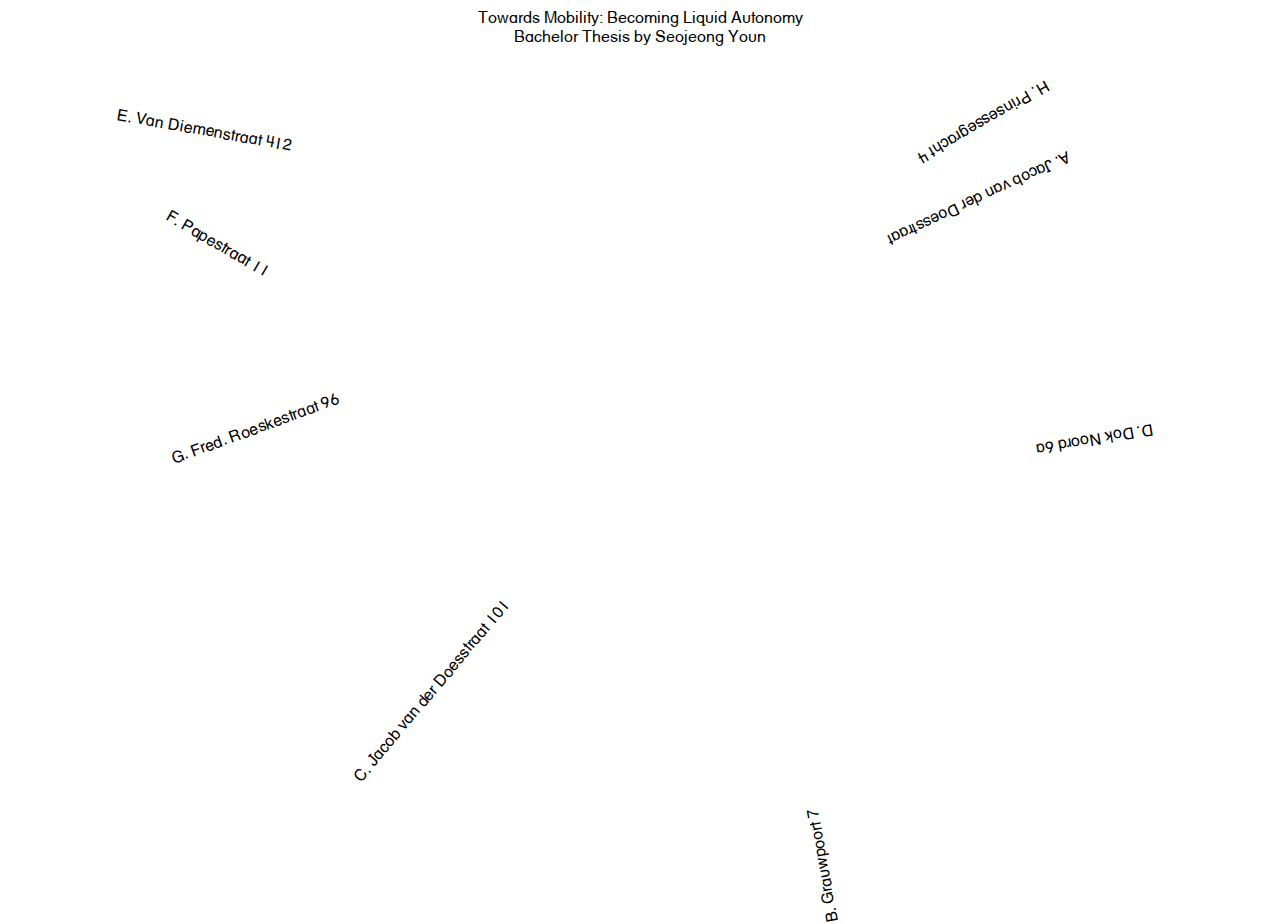
==== index.html @ 8500ed47 "a" ====
<!DOCTYPE html>
<html>

<head>
  <meta charset="UTF-8">
  <meta name="viewport" content="width=device-width, initial-scale=1.0" />
  <meta name="author" content="Aurelio De Rosa">
  <title>Towards Mobility: Becoming Liquid Autonomy</title>
  <link href="index.css" rel="stylesheet" />

</head>

<style>

.hidden {
  display: none;
  visibility: hidden;
}

#do-info {
  display: none;
  visibility: hidden;
}

#dm-info {
  display: none;
  visibility: hidden;
}

a {
  text-decoration: none;
  color: #000;
}

a:visited {
  text-decoration: none;
  color: #000;
}

a:hover {
  text-decoration: none;
  color: #000;
}

a:focus {
  text-decoration: none;
  color: #000;
}

a:hover,
.navBtn:active {
  text-decoration: none;
  color: #000;
}


.cube
     {
        /* width: 500px; */
        /* height: 150px; */
        position: relative;
        margin-top: 160px;
}

  .face {
  /* width: 300px; */
  /* height: 20px; */
  /* position: relative; */
  /* font-size: 20px; */
  /* text-align: center; */
  /* line-height: 20px; */
  /* margin-top: 200px; */
  /* background-color: #999999;
        box-shadow: inset 0 0 20px #333333;
        opacity: 0.6; */
}

.cube .one {

  transform: rotate(10deg);
  margin-left: 100px;
}

.cube .two {
  transform: rotate(-20deg);
  margin-top: 30px;
  margin-left: 130px;
}

.cube .three {
  transform: rotate(150deg);
  margin-right: 150px;
  margin-top: 80px;
  margin-bottom: -30px;

}

.cube .four {
  transform: rotate(-50deg);
  margin-left: 150px;
  margin-bottom: 0px;
}

.cube .five {
  transform: rotate(155deg);
  margin-top: 20px;
  margin-right: 150px;
  margin-bottom: -30px;
}

.cube .six {
  transform: rotate(30deg);
  margin-top: 130px;
  margin-left: 80px;
}

.cube .seven {
  transform: rotate(-190deg);
  margin-right: 110px;
  margin-bottom: -150px;

}

.cube .eight {
  transform: rotate(-100deg);
  margin-left: 200px;
}

.value {
  font-weight: bold;
}
</style>

<body>

  <div class="title">
    Towards Mobility: Becoming Liquid Autonomy
<br />
      Bachelor Thesis by Seojeong Youn

  </div>

  <div id="do-results">
    <div id="cube" class="cube">
      <div class="face one"><a href="E.html">E. Van Diemenstraat 412</a></div>
      <div class="face two"><a href="G.html">G. Fred. Roeskestraat 96</a></div>
      <div class="face three"><a href="H.html">H. Prinsessegracht 4</a></div>
      <div class="face four"><a href="C.html">C. Jacob van der Doesstraat 101</a></div>
      <div class="face five"><a href="A.html">A. Jacob van der Doesstraat</a></div>
      <div class="face six"><a href="F.html">F. Papestraat 11</a></div>
      <div class="face seven"><a href="D.html">D. Dok Noord 6a</a></div>
      <div class="face eight"><a href="B.html">B. Grauwpoort 7</a></div>
    </div>

    <div id="do-info" class="hidden">
      <p>
        Coordinates: (
        <span id="beta" class="value">null</span>,
        <span id="gamma" class="value">null</span>,
        <span id="alpha" class="value">null</span>)
        <br /> Position absolute? <span id="is-absolute" class="value">unavailable</span>
      </p>
    </div>
    <div id="dm-info" class="hidden">
      <p>
        Acceleration: (
        <span id="acceleration-x" class="value">null</span>,
        <span id="acceleration-y" class="value">null</span>,
        <span id="acceleration-z" class="value">null</span>) m/s
        <sup>2</sup>
      </p>
      <p>
        Acceleration including gravity: (
        <span id="acceleration-including-gravity-x" class="value">null</span>,
        <span id="acceleration-including-gravity-y" class="value">null</span>,
        <span id="acceleration-including-gravity-z" class="value">null</span>) m/s
        <sup>2</sup>
      </p>
      <p>
        Rotation rate: (
        <span id="rotation-rate-beta" class="value">null</span>,
        <span id="rotation-rate-gamma" class="value">null</span>,
        <span id="rotation-rate-alpha" class="value">null</span>)
      </p>
      <p>
        Interval: <span id="interval" class="value">0</span> milliseconds
      </p>
    </div>
  </div>



  <!-- <div class="A">
      <a name="A"></a>
    <h1>Jacob van der Doesstraat</h1>
    <p>I am standing in my apartment and looking at the outside through the big and wide Dutch windows. I see my neighbor, who lives on the other side. Uncovered Dutch windows arouse me a certain curiosity to see the interior of his apartment through the
      curtainless windows. Especially in the evenings, the lighted showcase is now on showtime. He stands in front of the sink in the kitchen, I guess, after taking a shower. It is not the first time that I see his naked body. He seems to know that his
      body is exposed to me, but he doesn’t seem to care either. It is a strange habit of exposing not only his interior but also his intimate life to the eyes of passersby. I imagine him behind his personal window, walking around inside his apartment,
      arranging, tidying, decorating and sorting objects as the private backdrop to his daily routines. At the moment, I act like a character Jeff, from a film Read Window by Alfred Hitchcock, who stuck in his apartment, recuperating from a broken leg
      and spying on his neighbors out of his boredom.</p>
    <p>In both the evenings and daytime there is much to see when strolling the sidewalks. The shape of Dutch houses altogether look similar, very uniform and identical. If I look closely at the windows of each house, I see the decoration of the window appears
      a less structured but more individualistic and expressive. As I walk pass along the diversely decorated front windows of Dutch houses, I imagine each tenant behind their windows. Window is a transition zone between the domestic interior and the
      outside world of the street. Decorating window is “a silent statement”<a href="#fn1" class="footnote-ref" id="fnref1" role="doc-noteref"><sup>1</sup></a> of the self-image that the inhabitant wants to be seen to the public. I create profiles of
      the inhabitants freely in my head while I look at the display. An employee at the bank who has a hobby in playing a drum, a retired music composer, and a domestic worker. The window becomes a stage for the display of a dweller’s character.
      <p>As I walk down the street, I stop my way in front of the window of my neighbour’s house on 93rd. Few objects catch my eye.</p>

      <p>
        1 lamp,
        <br /> 1 yellow flower vase with red flowers,
        <br /> 3 plants in ceramic pots,
        <br /> 1 small palm-sized wooden house figure painted in white hanging on a branch of the plant.
        <br /> 1 mannequin head from Art Deco Lindsey B. Balkweill style,
        <br /> 1 male head with blue mohawk hairstyle ceramic sculpture and more.
      </p>

      <p>Everytime I cycle pass this window, I always see the objects are placed in the same position and stay motionless as a well composed still life. My eyes slowly scan the objects and look at myself reflected in the window. For a moment, I play a part
        in the still life. But the showtime is over, it is time for me to move on. I am back to my apartment and sit in front of my laptop and search for the house number 93rd on google maps. I travel back in time with google street view and I see what
        their window looked like ten years ago. A few objects have been replaced with others and moved from right to left, but most of them are still there. These objects embodied the status of the house owner, occupying as they do a degree of permanence
        <a
          href="#fn2" class="footnote-ref" id="fnref2" role="doc-noteref"><sup>2</sup></a>
          in the rectangle frame.</p>
      <p>The apartment, only a few doors down from my apartment, is in the renovation to be rented to future tenants. Arranged and sorted layout of the interior by previous tenants will orient to the new residence the same routines and habits. I move a lot,
        many of us do. Not so much like the decoration of windows, my belongings moved frequently from place to place. Somehow they are still in the work-in-progress. Objects are at the heart of the experience of mobility. While these possessions move
        in relation to a place, they represent stability in relation to the people who live in the house. I ask questions myself, in terms of determining which things I would like to take with me or, can take with me, in the situation of mobility. What
        should I bring? What can I bring? What are the things that matter to me? And why they matter? How mobility can be seen as an orientation, therapy, and self-construction practices?</p>
  </div>

  <br />
  <section class="footnotes" role="doc-endnotes">
    <ol>
      <li id="fn1" role="doc-endnote">
        <p>Irene Cieraad, <em>At Home: An Anthropology of Domestic Space,</em> Syracuse University Press: New York, 1999, 31.<a href="#fnref1" class="footnote-back" role="doc-backlink">↩︎</a></p>
      </li>
      <li id="fn2" role="doc-endnote">
        <p>Eugene Halton & Mihaly Csikszentmihalyi, <em>The Meaning Of Things: Domestic Symbols And The Self,</em> Cambridge University Press: Cambridge, 1981, 7.<a href="#fnref2" class="footnote-back" role="doc-backlink">↩︎</a></p>
      </li>
    </ol>
  </section> -->

  <script>
    if (!window.DeviceOrientationEvent) {
      document.getElementById('do-unsupported').classList.remove('hidden');
    } else {
      document.getElementById('do-info').classList.remove('hidden');

      window.addEventListener('deviceorientation', function(event) {
        document.getElementById('cube').style.webkitTransform =
          document.getElementById('cube').style.transform =
          'rotateX(' + event.beta + 'deg) ' +
          'rotateY(' + event.gamma + 'deg) ' +
          'rotateZ(' + event.alpha + 'deg)';

        document.getElementById('beta').innerHTML = Math.round(event.beta);
        document.getElementById('gamma').innerHTML = Math.round(event.gamma);
        document.getElementById('alpha').innerHTML = Math.round(event.alpha);
        document.getElementById('is-absolute').innerHTML = event.absolute ? "true" : "false";
      });
    }

    if (!window.DeviceMotionEvent) {
      document.getElementById('dm-unsupported').classList.remove('hidden');
    } else {
      document.getElementById('dm-info').classList.remove('hidden');

      window.addEventListener('devicemotion', function(event) {
        document.getElementById('acceleration-x').innerHTML = Math.round(event.acceleration.x);
        document.getElementById('acceleration-y').innerHTML = Math.round(event.acceleration.y);
        document.getElementById('acceleration-z').innerHTML = Math.round(event.acceleration.z);

        document.getElementById('acceleration-including-gravity-x').innerHTML =
          Math.round(event.accelerationIncludingGravity.x);
        document.getElementById('acceleration-including-gravity-y').innerHTML =
          Math.round(event.accelerationIncludingGravity.y);
        document.getElementById('acceleration-including-gravity-z').innerHTML =
          Math.round(event.accelerationIncludingGravity.z);

        document.getElementById('rotation-rate-beta').innerHTML = Math.round(event.rotationRate.beta);
        document.getElementById('rotation-rate-gamma').innerHTML = Math.round(event.rotationRate.gamma);
        document.getElementById('rotation-rate-alpha').innerHTML = Math.round(event.rotationRate.alpha);

        document.getElementById('interval').innerHTML = event.interval;
      });
    }

    if (!('oncompassneedscalibration' in window)) {
      document.getElementById('cnc-unsupported').classList.remove('hidden');
    } else {
      window.addEventListener('compassneedscalibration', function(event) {
        alert('Compass needs calibrating! Wave your device in a figure-eight motion');
      });
    }

  </script>

  <script src="https://ajax.googleapis.com/ajax/libs/jquery/3.2.1/jquery.min.js"></script>
<script src="index.js"></script>
</body>

</html>
---- index.css ----
*
{
   -webkit-box-sizing: border-box;
   -moz-box-sizing: border-box;
   box-sizing: border-box;
}

@font-face {
  font-family: 'Helvetica Textbook LT Roman';
  src: url('fonts/Helvetica Textbook LT Roman.ttf');
}

body, html {
   font-family: 'Helvetica Textbook LT Roman';
   /* max-width: 0px; */
   /* margin: 60px; */
   /* margin-top: auto; */
   /* margin-top: 150px; */
   /* padding: 0 0.5em; */
   /* font-size: 20px; */
}

h1 {
  text-align: center;
  margin: 50px;
  font-size: 50px;
}

p {
  margin: 40px;
}

.title {
  text-align: center;
}

.A {
  /* margin-top: 15px; */
  font-size: 30px;
}

.bar {
  width: 100%;
  height: 100px;
  background-color: white;
  position: fixed;
  border-bottom: solid black;
}

i {
  border: solid black;
  border-width: 0 3px 3px 0;
  display: inline-block;
  padding: 15px;
  fo
}

.left {
  transform: rotate(135deg);
  -webkit-transform: rotate(135deg);
  position: fixed;

}

.footnotes {
  font-family: serif;
  font-size: 15px;
  margin: 40px;
}
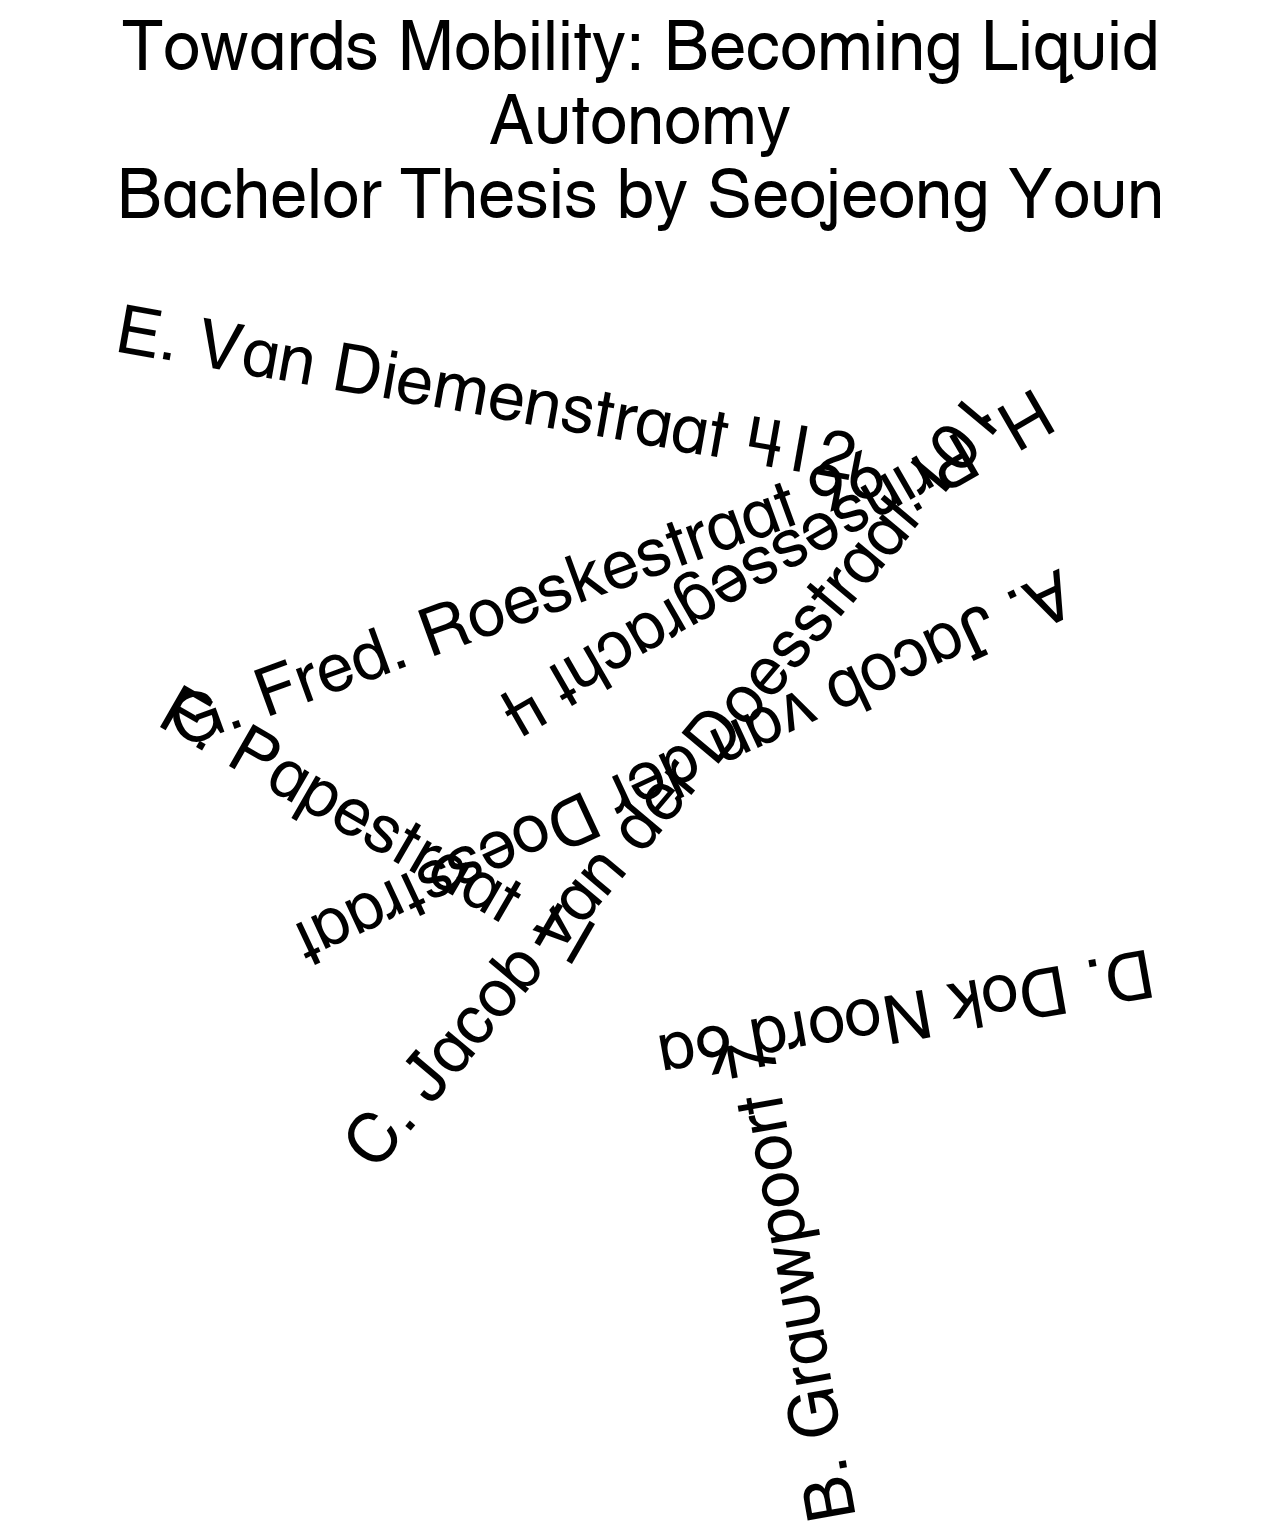
==== commit 902d0041: "a" ====
--- a/index.html
+++ b/index.html
@@ -11,6 +11,25 @@
 </head>
 
 <style>
+* {
+  -webkit-box-sizing: border-box;
+  -moz-box-sizing: border-box;
+  box-sizing: border-box;
+}
+
+@font-face {
+  font-family: 'Helvetica Textbook LT Roman';
+  src: url('fonts/Helvetica Textbook LT Roman.ttf');
+}
+
+body, html {
+   font-family: 'Helvetica Textbook LT Roman';
+  /* max-width: 500px; */
+  /* margin: 2em auto; */
+  /* margin-top: 150px; */
+  /* padding: 0 0.5em; */
+  /* font-size: 15px; */
+}
 
 .hidden {
   display: none;
@@ -188,55 +207,6 @@
     </div>
   </div>
 
-
-
-  <!-- <div class="A">
-      <a name="A"></a>
-    <h1>Jacob van der Doesstraat</h1>
-    <p>I am standing in my apartment and looking at the outside through the big and wide Dutch windows. I see my neighbor, who lives on the other side. Uncovered Dutch windows arouse me a certain curiosity to see the interior of his apartment through the
-      curtainless windows. Especially in the evenings, the lighted showcase is now on showtime. He stands in front of the sink in the kitchen, I guess, after taking a shower. It is not the first time that I see his naked body. He seems to know that his
-      body is exposed to me, but he doesn’t seem to care either. It is a strange habit of exposing not only his interior but also his intimate life to the eyes of passersby. I imagine him behind his personal window, walking around inside his apartment,
-      arranging, tidying, decorating and sorting objects as the private backdrop to his daily routines. At the moment, I act like a character Jeff, from a film Read Window by Alfred Hitchcock, who stuck in his apartment, recuperating from a broken leg
-      and spying on his neighbors out of his boredom.</p>
-    <p>In both the evenings and daytime there is much to see when strolling the sidewalks. The shape of Dutch houses altogether look similar, very uniform and identical. If I look closely at the windows of each house, I see the decoration of the window appears
-      a less structured but more individualistic and expressive. As I walk pass along the diversely decorated front windows of Dutch houses, I imagine each tenant behind their windows. Window is a transition zone between the domestic interior and the
-      outside world of the street. Decorating window is “a silent statement”<a href="#fn1" class="footnote-ref" id="fnref1" role="doc-noteref"><sup>1</sup></a> of the self-image that the inhabitant wants to be seen to the public. I create profiles of
-      the inhabitants freely in my head while I look at the display. An employee at the bank who has a hobby in playing a drum, a retired music composer, and a domestic worker. The window becomes a stage for the display of a dweller’s character.
-      <p>As I walk down the street, I stop my way in front of the window of my neighbour’s house on 93rd. Few objects catch my eye.</p>
-
-      <p>
-        1 lamp,
-        <br /> 1 yellow flower vase with red flowers,
-        <br /> 3 plants in ceramic pots,
-        <br /> 1 small palm-sized wooden house figure painted in white hanging on a branch of the plant.
-        <br /> 1 mannequin head from Art Deco Lindsey B. Balkweill style,
-        <br /> 1 male head with blue mohawk hairstyle ceramic sculpture and more.
-      </p>
-
-      <p>Everytime I cycle pass this window, I always see the objects are placed in the same position and stay motionless as a well composed still life. My eyes slowly scan the objects and look at myself reflected in the window. For a moment, I play a part
-        in the still life. But the showtime is over, it is time for me to move on. I am back to my apartment and sit in front of my laptop and search for the house number 93rd on google maps. I travel back in time with google street view and I see what
-        their window looked like ten years ago. A few objects have been replaced with others and moved from right to left, but most of them are still there. These objects embodied the status of the house owner, occupying as they do a degree of permanence
-        <a
-          href="#fn2" class="footnote-ref" id="fnref2" role="doc-noteref"><sup>2</sup></a>
-          in the rectangle frame.</p>
-      <p>The apartment, only a few doors down from my apartment, is in the renovation to be rented to future tenants. Arranged and sorted layout of the interior by previous tenants will orient to the new residence the same routines and habits. I move a lot,
-        many of us do. Not so much like the decoration of windows, my belongings moved frequently from place to place. Somehow they are still in the work-in-progress. Objects are at the heart of the experience of mobility. While these possessions move
-        in relation to a place, they represent stability in relation to the people who live in the house. I ask questions myself, in terms of determining which things I would like to take with me or, can take with me, in the situation of mobility. What
-        should I bring? What can I bring? What are the things that matter to me? And why they matter? How mobility can be seen as an orientation, therapy, and self-construction practices?</p>
-  </div>
-
-  <br />
-  <section class="footnotes" role="doc-endnotes">
-    <ol>
-      <li id="fn1" role="doc-endnote">
-        <p>Irene Cieraad, <em>At Home: An Anthropology of Domestic Space,</em> Syracuse University Press: New York, 1999, 31.<a href="#fnref1" class="footnote-back" role="doc-backlink">↩︎</a></p>
-      </li>
-      <li id="fn2" role="doc-endnote">
-        <p>Eugene Halton & Mihaly Csikszentmihalyi, <em>The Meaning Of Things: Domestic Symbols And The Self,</em> Cambridge University Press: Cambridge, 1981, 7.<a href="#fnref2" class="footnote-back" role="doc-backlink">↩︎</a></p>
-      </li>
-    </ol>
-  </section> -->
-
   <script>
     if (!window.DeviceOrientationEvent) {
       document.getElementById('do-unsupported').classList.remove('hidden');
--- a/index.css
+++ b/index.css
@@ -6,64 +6,76 @@
 }
 
 @font-face {
-  font-family: 'Helvetica Textbook LT Roman';
+  font-family: 'Helvetica Textbook LT Roman', sans-serif;
   src: url('fonts/Helvetica Textbook LT Roman.ttf');
 }
 
-body, html {
-   font-family: 'Helvetica Textbook LT Roman';
+body {
+   font-family: 'Helvetica Textbook LT Roman', sans-serif;
+   font-weight: normal;
+   font-style: normal;
+   font-size: 5.25vw;
+  line-height: 5.8vw;
    /* max-width: 0px; */
    /* margin: 60px; */
    /* margin-top: auto; */
    /* margin-top: 150px; */
    /* padding: 0 0.5em; */
-   /* font-size: 20px; */
 }
 
-h1 {
-  text-align: center;
-  margin: 50px;
-  font-size: 50px;
+em, i {
+	font-weight: normal;
+	font-style: italic;
 }
 
-p {
-  margin: 40px;
+.description p {
+    text-indent: 0;
+    display: block;
+}
+
+/* .bodytext p+p {
+      text-indent: 12vw;
+} */
+
+.bodytext p span.indent {
+  margin: 5.5vw 0 0 12vw;
+}
+
+#contentContainer {
+    margin: 10vw auto 0 auto;
+    padding: 0 0 40vw 0;
+    width: 88vw;
+  }
+
+.bodytext {
+  margin: 0;
+padding: 0;
+font: inherit;
+vertical-align: baseline;
+}
+}
+
+.chapter {
+  margin: 0;
+padding: 0;
+font: inherit;
+vertical-align: baseline;
+  text-align: center;
 }
 
 .title {
   text-align: center;
 }
 
-.A {
-  /* margin-top: 15px; */
-  font-size: 30px;
-}
-
-.bar {
-  width: 100%;
-  height: 100px;
-  background-color: white;
-  position: fixed;
-  border-bottom: solid black;
-}
-
-i {
-  border: solid black;
-  border-width: 0 3px 3px 0;
-  display: inline-block;
-  padding: 15px;
-  fo
-}
-
-.left {
-  transform: rotate(135deg);
-  -webkit-transform: rotate(135deg);
-  position: fixed;
-
-}
-
 .footnotes {
   font-family: serif;
   font-size: 15px;
-  margin: 40px;
+  /* margin: 40px; */
 }
+
+@media only screen and (max-width: 1200px)
+#contentContainer {
+    margin: 34vw auto 0 auto;
+    padding: 0 0 40vw 0;
+    width: 88vw;
+}
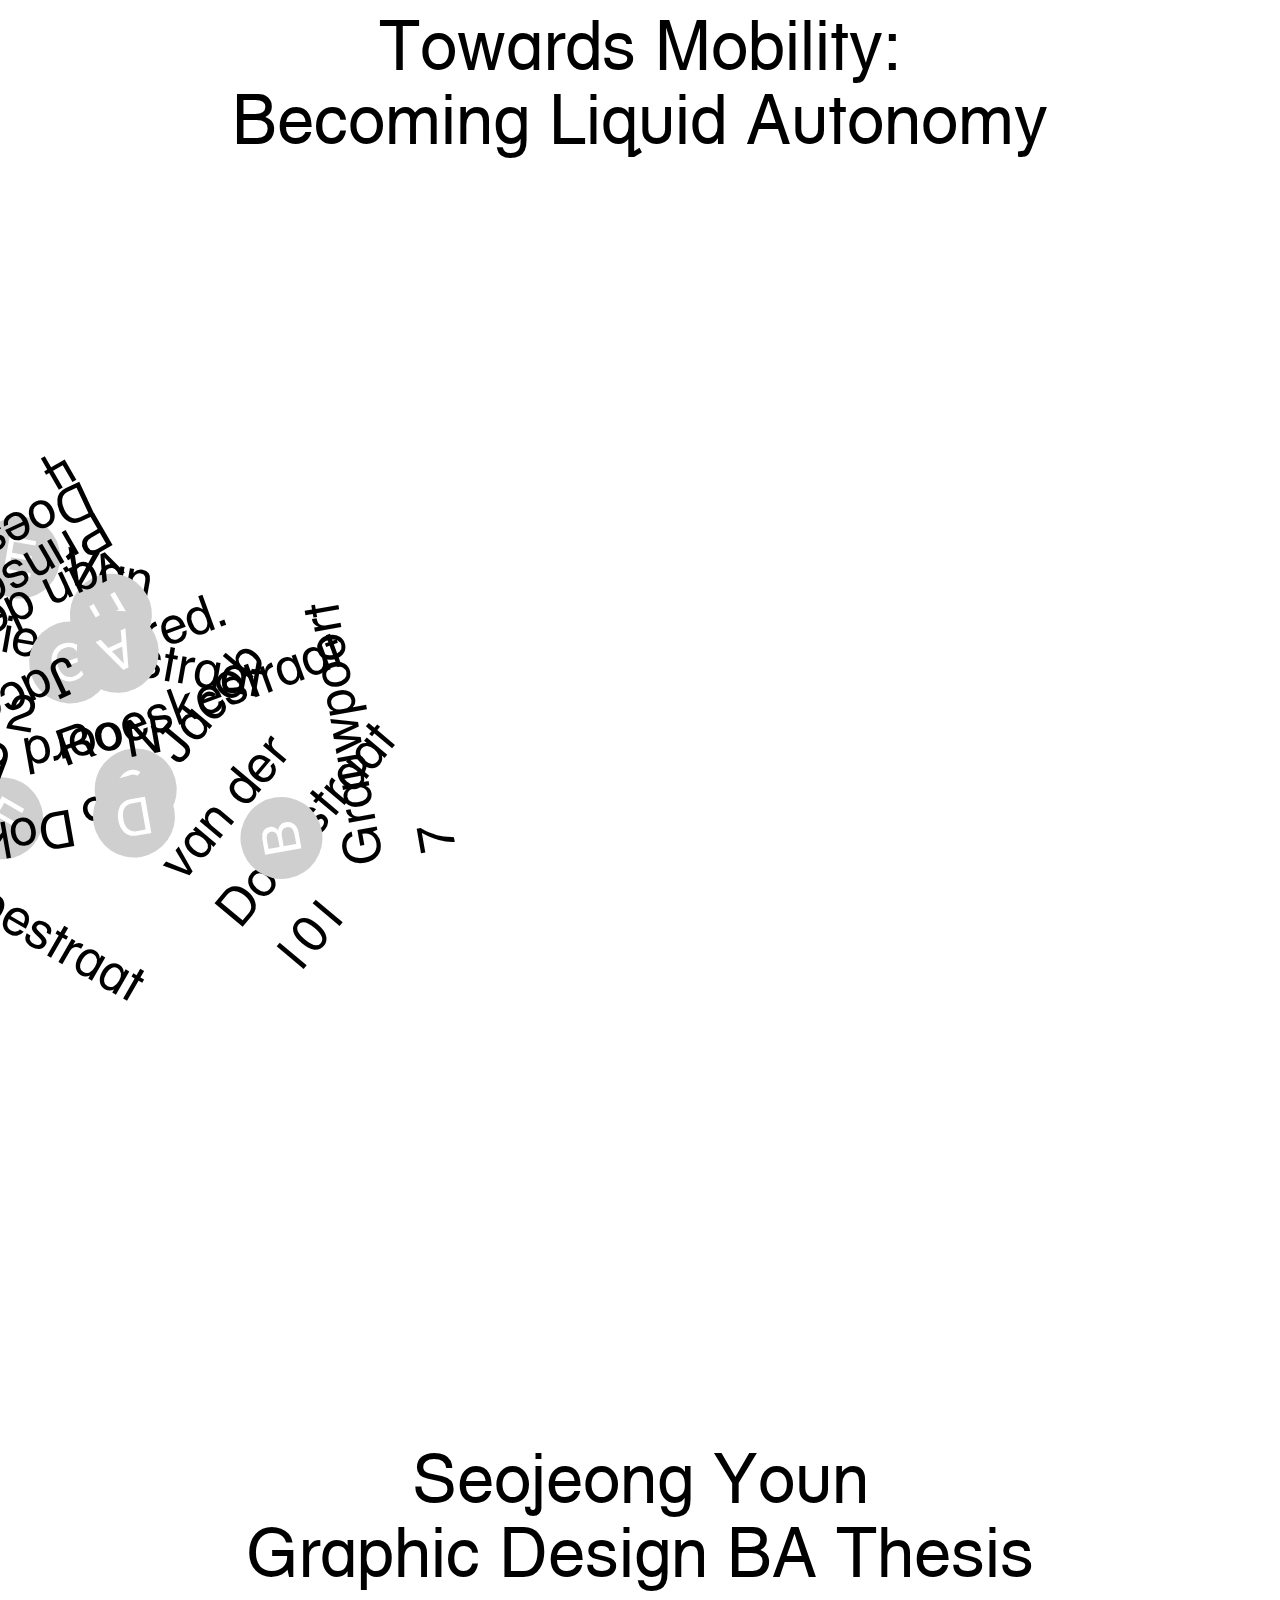
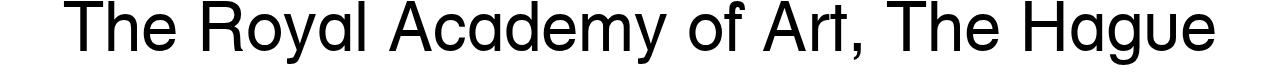
==== commit 8dc9e610: "a" ====
--- a/index.html
+++ b/index.html
@@ -11,164 +11,201 @@
 </head>
 
 <style>
-* {
-  -webkit-box-sizing: border-box;
-  -moz-box-sizing: border-box;
-  box-sizing: border-box;
-}
-
-@font-face {
-  font-family: 'Helvetica Textbook LT Roman';
-  src: url('fonts/Helvetica Textbook LT Roman.ttf');
-}
-
-body, html {
-   font-family: 'Helvetica Textbook LT Roman';
-  /* max-width: 500px; */
-  /* margin: 2em auto; */
-  /* margin-top: 150px; */
-  /* padding: 0 0.5em; */
-  /* font-size: 15px; */
-}
-
-.hidden {
-  display: none;
-  visibility: hidden;
-}
-
-#do-info {
-  display: none;
-  visibility: hidden;
-}
-
-#dm-info {
-  display: none;
-  visibility: hidden;
-}
-
-a {
-  text-decoration: none;
-  color: #000;
-}
-
-a:visited {
-  text-decoration: none;
-  color: #000;
-}
-
-a:hover {
-  text-decoration: none;
-  color: #000;
-}
-
-a:focus {
-  text-decoration: none;
-  color: #000;
-}
-
-a:hover,
-.navBtn:active {
-  text-decoration: none;
-  color: #000;
-}
-
-
-.cube
-     {
-        /* width: 500px; */
-        /* height: 150px; */
-        position: relative;
-        margin-top: 160px;
-}
+  * {
+    -webkit-box-sizing: border-box;
+    -moz-box-sizing: border-box;
+    box-sizing: border-box;
+  }
+
+  @font-face {
+    font-family: 'Helvetica Textbook LT Roman';
+    src: url('fonts/Helvetica Textbook LT Roman.ttf');
+  }
+
+  body,
+  html {
+    font-family: 'Helvetica Textbook LT Roman';
+    /* max-width: 500px; */
+    /* margin: 2em auto; */
+    /* margin-top: 150px; */
+    /* padding: 0 0.5em; */
+    /* font-size: 15px; */
+  }
+
+  .hidden {
+    display: none;
+    visibility: hidden;
+  }
+
+  #do-info {
+    display: none;
+    visibility: hidden;
+  }
+
+  #dm-info {
+    display: none;
+    visibility: hidden;
+  }
+
+  a {
+    text-decoration: none;
+    color: #000;
+  }
+
+  a:visited {
+    text-decoration: none;
+    color: #000;
+  }
+
+  a:hover {
+    text-decoration: none;
+    color: #000;
+  }
+
+  a:focus {
+    text-decoration: none;
+    color: #000;
+  }
+
+  a:hover,
+  .navBtn:active {
+    text-decoration: none;
+    color: #000;
+  }
+
+
+  .cube {
+    /* width: 500px; */
+    /* height: 150px; */
+    position: relative;
+margin-top: 30%;
+margin-bottom: 55%;
+   /* background-color: yellow; */
+  }
 
   .face {
-  /* width: 300px; */
-  /* height: 20px; */
-  /* position: relative; */
-  /* font-size: 20px; */
-  /* text-align: center; */
-  /* line-height: 20px; */
-  /* margin-top: 200px; */
-  /* background-color: #999999;
+    width: 300px;
+    height: 20px;
+    position: relative;
+    font-size: 4vw;
+    right: 10%;
+    /* text-align: center; */
+    /* line-height: 20px; */
+    /* margin-top: 50px; */
+     /* background-color: #999999;
         box-shadow: inset 0 0 20px #333333;
-        opacity: 0.6; */
-}
-
-.cube .one {
-
-  transform: rotate(10deg);
-  margin-left: 100px;
-}
-
-.cube .two {
-  transform: rotate(-20deg);
-  margin-top: 30px;
-  margin-left: 130px;
-}
-
-.cube .three {
-  transform: rotate(150deg);
-  margin-right: 150px;
-  margin-top: 80px;
-  margin-bottom: -30px;
-
-}
-
-.cube .four {
-  transform: rotate(-50deg);
-  margin-left: 150px;
-  margin-bottom: 0px;
-}
-
-.cube .five {
-  transform: rotate(155deg);
-  margin-top: 20px;
-  margin-right: 150px;
-  margin-bottom: -30px;
-}
-
-.cube .six {
-  transform: rotate(30deg);
-  margin-top: 130px;
-  margin-left: 80px;
-}
-
-.cube .seven {
-  transform: rotate(-190deg);
-  margin-right: 110px;
-  margin-bottom: -150px;
-
-}
-
-.cube .eight {
-  transform: rotate(-100deg);
-  margin-left: 200px;
-}
-
-.value {
-  font-weight: bold;
-}
+        opacity: 0.6; */ */
+  }
+
+  .cube .one {
+    transform: rotate(10deg);
+    margin-left: 100px;
+  }
+
+  .cube .two {
+    transform: rotate(-20deg);
+    margin-top: 30px;
+    margin-left: 130px;
+  }
+
+  .cube .three {
+    transform: rotate(150deg);
+    margin-right: 150px;
+    margin-top: 80px;
+    margin-bottom: -30px;
+
+  }
+
+  .cube .four {
+    transform: rotate(-50deg);
+    margin-left: 150px;
+    margin-bottom: 0px;
+  }
+
+  .cube .five {
+    transform: rotate(155deg);
+    margin-top: 20px;
+    margin-right: 150px;
+    margin-bottom: -30px;
+  }
+
+  .cube .six {
+    transform: rotate(30deg);
+    margin-top: 130px;
+    margin-left: 80px;
+  }
+
+  .cube .seven {
+    transform: rotate(-190deg);
+    margin-right: 110px;
+    margin-bottom: -150px;
+
+  }
+
+  .cube .eight {
+    transform: rotate(-100deg);
+    margin-left: 200px;
+  }
+
+  .value {
+    font-weight: bold;
+  }
 </style>
 
 <body>
 
   <div class="title">
-    Towards Mobility: Becoming Liquid Autonomy
-<br />
-      Bachelor Thesis by Seojeong Youn
-
+    Towards Mobility: <br />Becoming Liquid Autonomy
   </div>
 
   <div id="do-results">
     <div id="cube" class="cube">
-      <div class="face one"><a href="E.html">E. Van Diemenstraat 412</a></div>
-      <div class="face two"><a href="G.html">G. Fred. Roeskestraat 96</a></div>
-      <div class="face three"><a href="H.html">H. Prinsessegracht 4</a></div>
-      <div class="face four"><a href="C.html">C. Jacob van der Doesstraat 101</a></div>
-      <div class="face five"><a href="A.html">A. Jacob van der Doesstraat</a></div>
-      <div class="face six"><a href="F.html">F. Papestraat 11</a></div>
-      <div class="face seven"><a href="D.html">D. Dok Noord 6a</a></div>
-      <div class="face eight"><a href="B.html">B. Grauwpoort 7</a></div>
+      <div class="face one">
+        <a href="E.html">
+          <span class="alphabet">E</span>Van Diemenstraat 412
+        </a>
+      </div>
+      <div class="face two">
+        <a href="G.html">
+        <span class="alphabet">G</span>Fred. Roeskestraat 96
+        </a>
+      </div>
+      <div class="face three">
+        <a href="H.html">
+          <span class="alphabet">H</span>Prinsessegracht 4
+        </a>
+      </div>
+      <div class="face four">
+        <a href="C.html">
+          <span class="alphabet">C</span>Jacob van der Doesstraat 101
+        </a>
+      </div>
+      <div class="face five">
+        <a href="A.html">
+          <span class="alphabet">A</span>Jacob van der Doesstraat
+        </a>
+      </div>
+      <div class="face six">
+        <a href="F.html">
+          <span class="alphabet">F</span> Papestraat 11
+        </a>
+      </div>
+      <div class="face seven">
+        <a href="D.html">
+          <span class="alphabet">D</span> Dok Noord 6a
+        </a>
+      </div>
+      <div class="face eight">
+        <a href="B.html">
+          <span class="alphabet">B</span> Grauwpoort 7
+        </a>
+      </div>
+    </div>
+
+    <div class="infos">
+      Seojeong Youn
+      <br /> Graphic Design BA Thesis
+      <br />The Royal Academy of Art, The Hague
     </div>
 
     <div id="do-info" class="hidden">
@@ -259,11 +296,10 @@
         alert('Compass needs calibrating! Wave your device in a figure-eight motion');
       });
     }
-
   </script>
 
   <script src="https://ajax.googleapis.com/ajax/libs/jquery/3.2.1/jquery.min.js"></script>
-<script src="index.js"></script>
+  <script src="index.js"></script>
 </body>
 
 </html>
--- a/index.css
+++ b/index.css
@@ -1,36 +1,63 @@
-*
-{
-   -webkit-box-sizing: border-box;
-   -moz-box-sizing: border-box;
-   box-sizing: border-box;
+* {
+  -webkit-box-sizing: border-box;
+  -moz-box-sizing: border-box;
+  box-sizing: border-box;
 }
 
 @font-face {
-  font-family: 'Helvetica Textbook LT Roman', sans-serif;
+  font-family: 'Helvetica Textbook LT Roman';
   src: url('fonts/Helvetica Textbook LT Roman.ttf');
 }
 
 body {
-   font-family: 'Helvetica Textbook LT Roman', sans-serif;
-   font-weight: normal;
-   font-style: normal;
-   font-size: 5.25vw;
+  font-family: 'Helvetica Textbook LT Roman';
+  font-weight: normal;
+  font-style: normal;
+  font-size: 5.25vw;
   line-height: 5.8vw;
-   /* max-width: 0px; */
-   /* margin: 60px; */
-   /* margin-top: auto; */
-   /* margin-top: 150px; */
-   /* padding: 0 0.5em; */
+  /* max-width: 0px; */
+  /* margin: 60px; */
+  /* margin-top: auto; */
+  /* margin-top: 150px; */
+  /* padding: 0 0.5em; */
 }
 
+span.alphabet {
+  background: #cfcfcf;
+  border-radius: 0.8em;
+  -moz-border-radius: 0.8em;
+  -webkit-border-radius: 0.8em;
+  color: #ffffff;
+  display: inline-block;
+  line-height: 1.6em;
+  margin-right: 5px;
+  text-align: center;
+  width: 1.6em;
+}
+
+
 em, i {
-	font-weight: normal;
-	font-style: italic;
+  font-weight: normal;
+  font-style: italic;
+}
+
+.arrow {
+    position: fixed;
+    /* margin: 4vw 0 0 0; */
+    width: 200px;
+    height: 100px;
+    border-radius: 100px / 50px;
+    /* padding: 1vw 2vw; */
+    left: 40%;
+    top: 80%;
+    background: black;
+    /* width: 30vw; */
+    z-index: 1;
 }
 
 .description p {
-    text-indent: 0;
-    display: block;
+  text-indent: 0;
+  display: block;
 }
 
 /* .bodytext p+p {
@@ -42,40 +69,93 @@
 }
 
 #contentContainer {
-    margin: 10vw auto 0 auto;
-    padding: 0 0 40vw 0;
-    width: 88vw;
-  }
+  margin: 10vw auto 0 auto;
+  padding: 0 0 0 0;
+  width: 88vw;
+  /* background-color: yellow; */
+}
+
+.chapter {
+  text-align: center;
+
+
+}
 
 .bodytext {
   margin: 0;
-padding: 0;
-font: inherit;
-vertical-align: baseline;
+  padding: 0;
+  font: inherit;
+  vertical-align: baseline;
 }
+
 }
 
 .chapter {
   margin: 0;
-padding: 0;
-font: inherit;
-vertical-align: baseline;
+  padding: 0;
+  font: inherit;
+  vertical-align: baseline;
   text-align: center;
 }
 
 .title {
   text-align: center;
+  /* background-color: yellow; */
+}
+
+.infos {
+text-align: center;
+  top: 80%;
+  /* background-color: yellow; */
 }
 
 .footnotes {
   font-family: serif;
-  font-size: 15px;
+  font-size: 3vw;
+  line-height: 3.6vw;
   /* margin: 40px; */
+  margin: 10vw auto 0 auto;
+  padding: 0 0 40vw 0;
+  width: 88vw;
 }
 
-@media only screen and (max-width: 1200px)
-#contentContainer {
-    margin: 34vw auto 0 auto;
-    padding: 0 0 40vw 0;
-    width: 88vw;
+.footnote-ref {
+  font-size: 1.5vw;
 }
+
+.footnote-back {
+  font-size: 1.5vw;
+}
+
+a {
+  text-decoration: none;
+  color: #000;
+}
+
+a:visited {
+  text-decoration: none;
+  color: #000;
+}
+
+a:hover {
+  text-decoration: none;
+  color: #000;
+}
+
+a:focus {
+  text-decoration: none;
+  color: #000;
+}
+
+a:hover,
+.navBtn:active {
+  text-decoration: none;
+  color: #000;
+}
+
+
+@media only screen and (max-width: 1200px) #contentContainer {
+  margin: 34vw auto 0 auto;
+  padding: 0 0 40vw 0;
+  width: 88vw;
+}
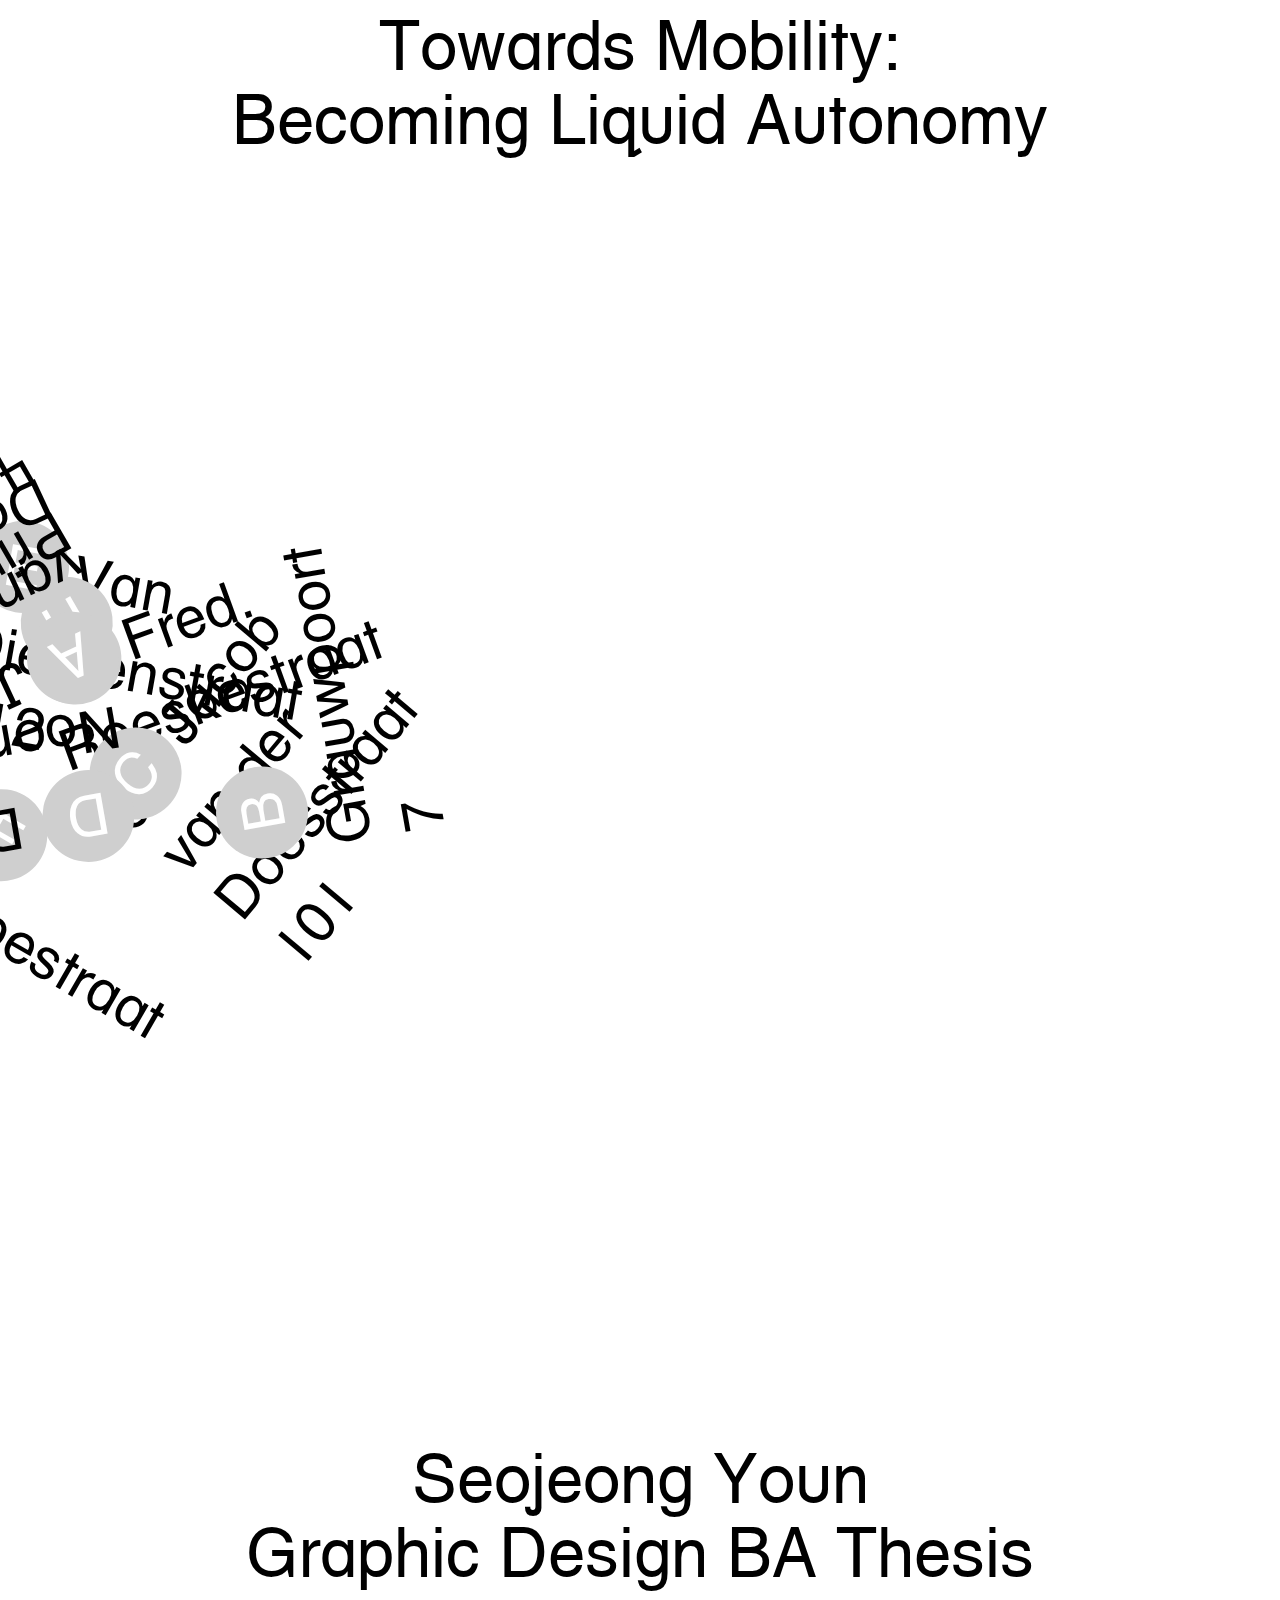
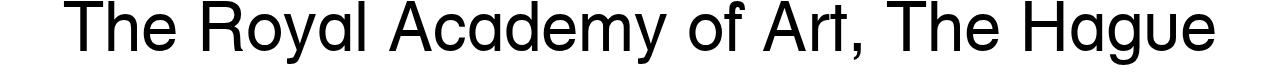
==== commit e8534643: "a" ====
--- a/index.html
+++ b/index.html
@@ -84,17 +84,16 @@
   }
 
   .face {
-    width: 300px;
+    width: 260px;
     height: 20px;
     position: relative;
-    font-size: 4vw;
+    font-size: 4.5vw;
     right: 10%;
     /* text-align: center; */
     /* line-height: 20px; */
     /* margin-top: 50px; */
-     /* background-color: #999999;
-        box-shadow: inset 0 0 20px #333333;
-        opacity: 0.6; */ */
+     /* background-color: #999999; */
+
   }
 
   .cube .one {
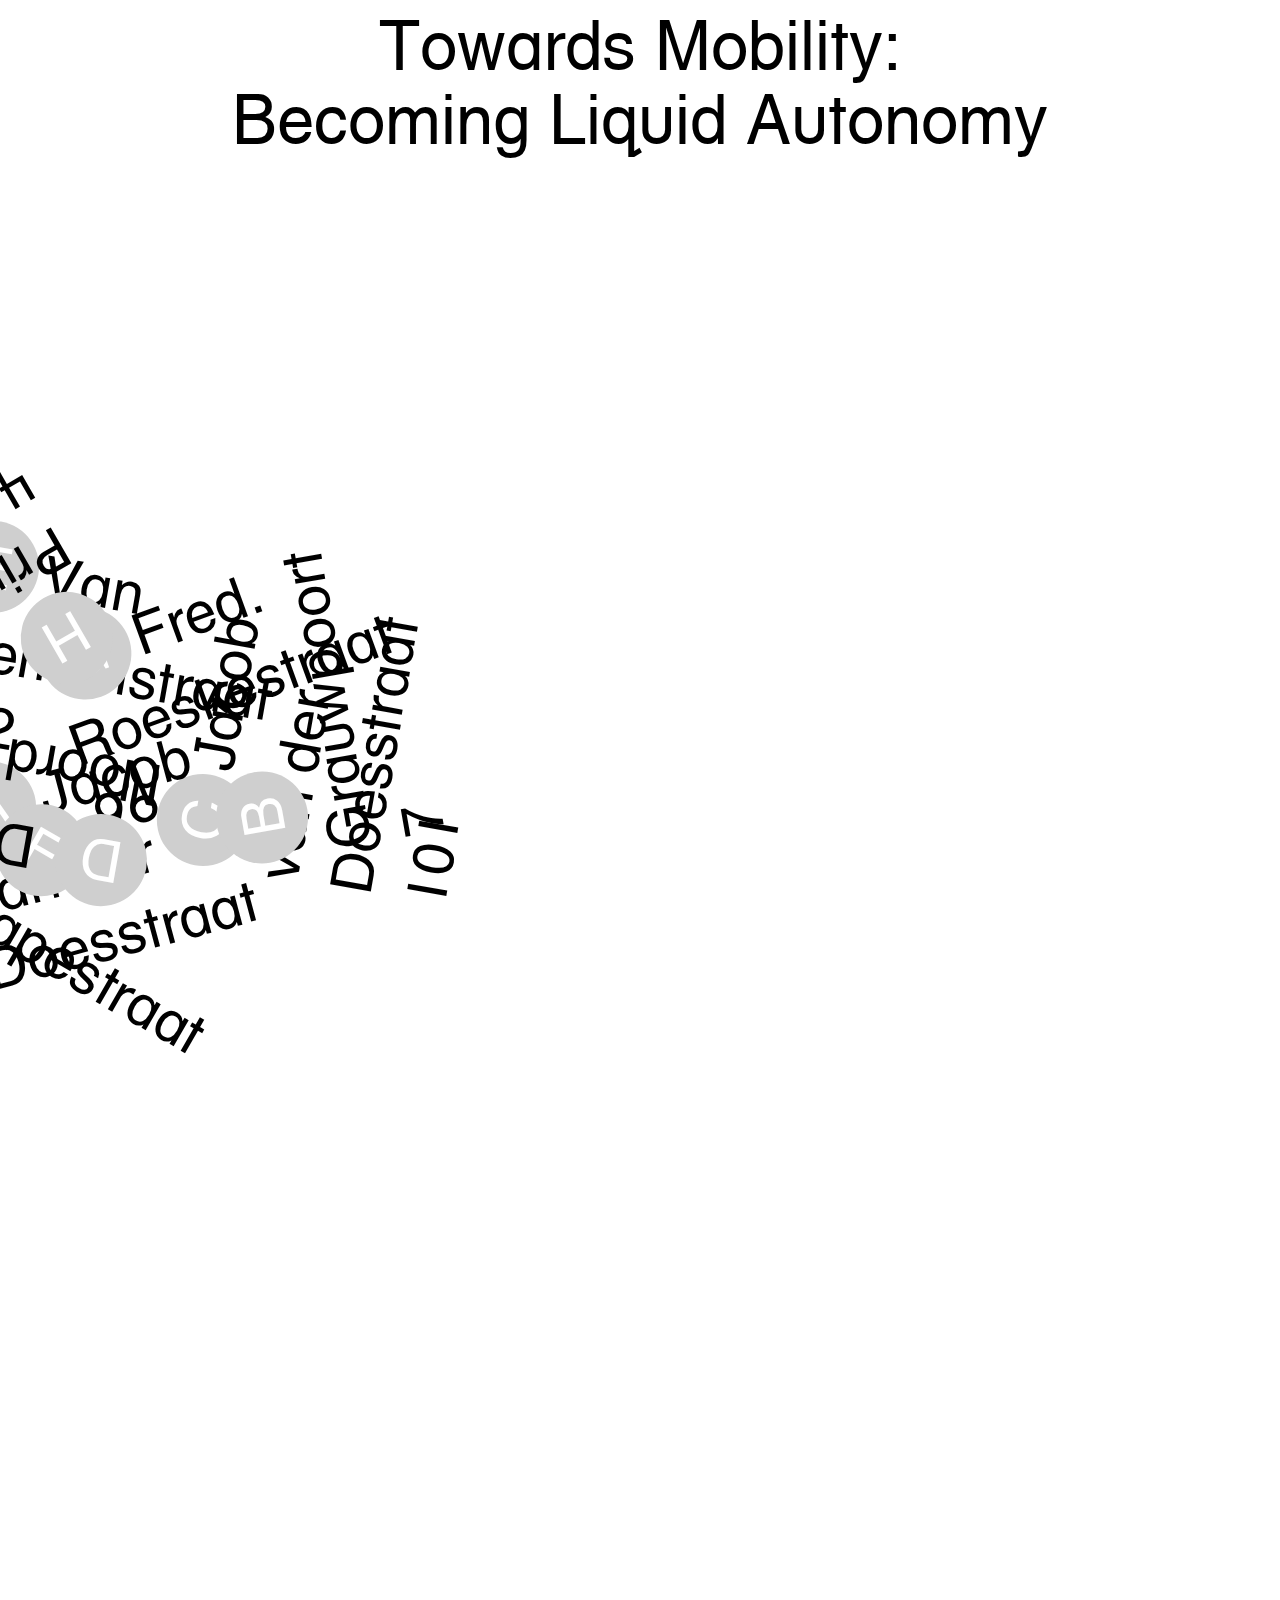
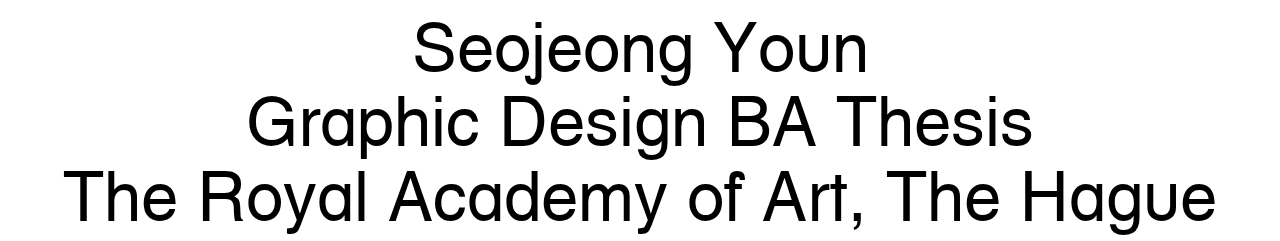
==== commit 55d65970: "a" ====
--- a/index.html
+++ b/index.html
@@ -79,7 +79,7 @@
     /* height: 150px; */
     position: relative;
 margin-top: 30%;
-margin-bottom: 55%;
+margin-bottom: 68%;
    /* background-color: yellow; */
   }
 
@@ -98,46 +98,45 @@
 
   .cube .one {
     transform: rotate(10deg);
-    margin-left: 100px;
+    margin-left: 70px;
   }
 
   .cube .two {
     transform: rotate(-20deg);
-    margin-top: 30px;
-    margin-left: 130px;
+    margin-top: 25px;
+    margin-left: 140px;
   }
 
   .cube .three {
     transform: rotate(150deg);
     margin-right: 150px;
-    margin-top: 80px;
-    margin-bottom: -30px;
-
+    margin-top: 100px;
+    /* margin-bottom: -30px; */
   }
 
   .cube .four {
-    transform: rotate(-50deg);
-    margin-left: 150px;
-    margin-bottom: 0px;
+    transform: rotate(-80deg);
+    margin-left: 170px;
+    /* margin-bottom: 10px; */
   }
 
   .cube .five {
-    transform: rotate(155deg);
-    margin-top: 20px;
-    margin-right: 150px;
+    transform: rotate(-15deg);
+    /* margin-top: 20px; */
+    margin-left: 50px;
     margin-bottom: -30px;
   }
 
   .cube .six {
     transform: rotate(30deg);
-    margin-top: 130px;
-    margin-left: 80px;
+    margin-top: 120px;
+    margin-left: 120px;
   }
 
   .cube .seven {
-    transform: rotate(-190deg);
+    transform: rotate(-170deg);
     margin-right: 110px;
-    margin-bottom: -150px;
+    margin-bottom: -160px;
 
   }
 
--- a/index.css
+++ b/index.css
@@ -111,8 +111,8 @@
 
 .footnotes {
   font-family: serif;
-  font-size: 3vw;
-  line-height: 3.6vw;
+  font-size: 4vw;
+  line-height: 4.6vw;
   /* margin: 40px; */
   margin: 10vw auto 0 auto;
   padding: 0 0 40vw 0;
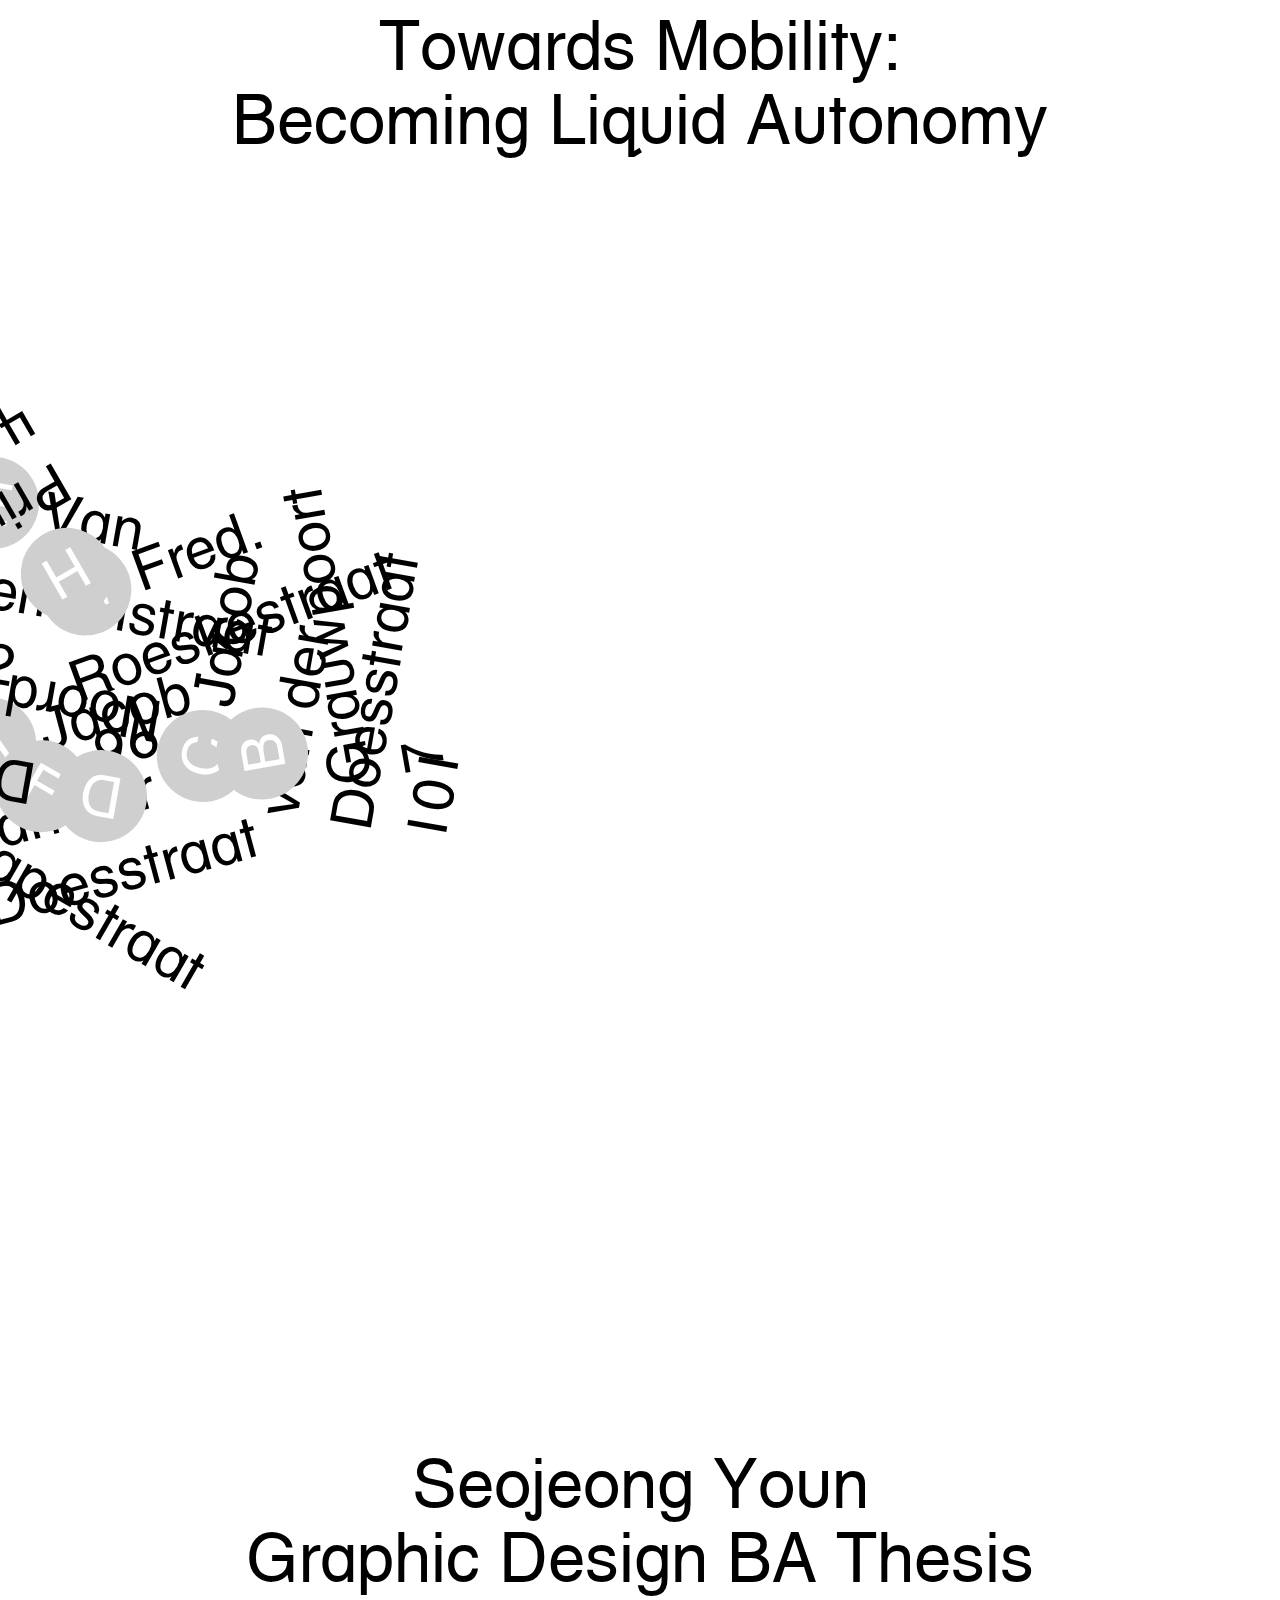
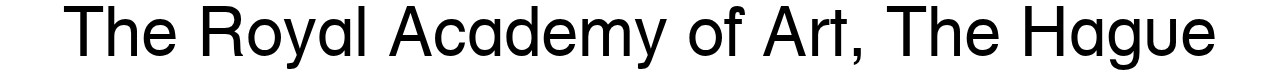
==== commit a4603762: "a" ====
--- a/index.html
+++ b/index.html
@@ -78,8 +78,8 @@
     /* width: 500px; */
     /* height: 150px; */
     position: relative;
-margin-top: 30%;
-margin-bottom: 68%;
+margin-top: 25%;
+margin-bottom: 60%;
    /* background-color: yellow; */
   }
 
--- a/index.css
+++ b/index.css
@@ -120,7 +120,9 @@
 }
 
 .footnote-ref {
-  font-size: 1.5vw;
+  font-size: 2vw;
+line-height: 2.2vw;
+}
 }
 
 .footnote-back {
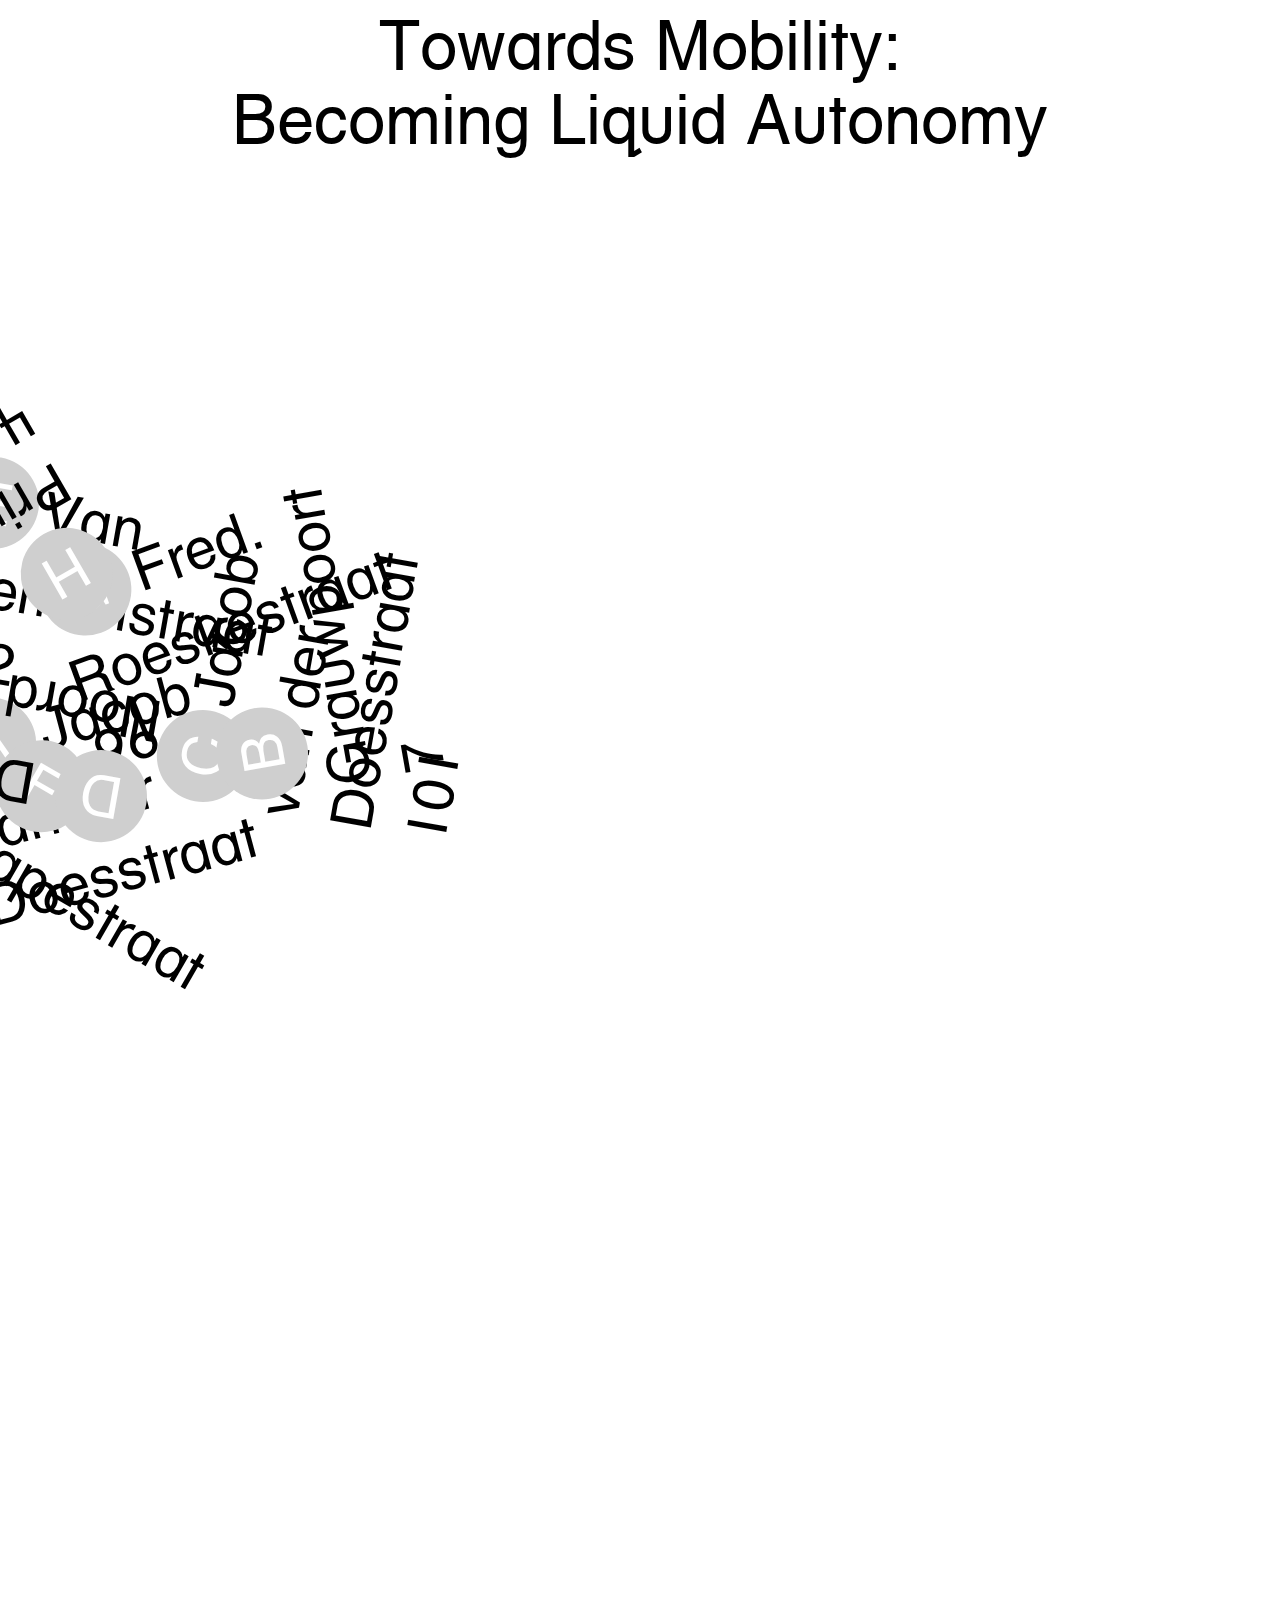
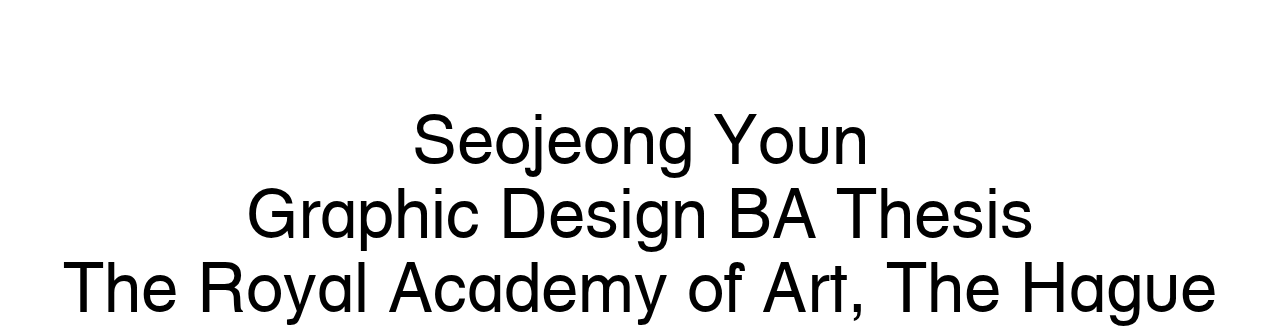
==== commit f1652bb1: "a" ====
--- a/index.html
+++ b/index.html
@@ -72,7 +72,6 @@
     text-decoration: none;
     color: #000;
   }
-
 
   .cube {
     /* width: 500px; */
@@ -93,7 +92,6 @@
     /* line-height: 20px; */
     /* margin-top: 50px; */
      /* background-color: #999999; */
-
   }
 
   .cube .one {
--- a/index.css
+++ b/index.css
@@ -77,8 +77,6 @@
 
 .chapter {
   text-align: center;
-
-
 }
 
 .bodytext {
@@ -104,8 +102,8 @@
 }
 
 .infos {
-text-align: center;
-  top: 80%;
+ text-align: center;
+  padding: 20vw 0 0 0;
   /* background-color: yellow; */
 }
 
@@ -120,13 +118,22 @@
 }
 
 .footnote-ref {
-  font-size: 2vw;
-line-height: 2.2vw;
+  font-size: 4vw;
+line-height: 4.2vw;
 }
+
+.footnote-ref:focus {
+  outline:0;
 }
 
 .footnote-back {
   font-size: 1.5vw;
+}
+
+.next {
+  text-align: center;
+    margin: 5vw auto 10vw auto;
+/* background-color: yellow; */
 }
 
 a {
@@ -155,6 +162,22 @@
   color: #000;
 }
 
+.images {
+  margin: 10vw auto 0 auto;
+  padding: 0 0 0 0;
+  width: 88vw;
+  /* background-color: yellow; */
+}
+
+.images img {
+  width: 100%;
+}
+
+.caption {
+  font-size: 2.5vw;
+  line-height: 2.7vw;
+}
+
 
 @media only screen and (max-width: 1200px) #contentContainer {
   margin: 34vw auto 0 auto;
